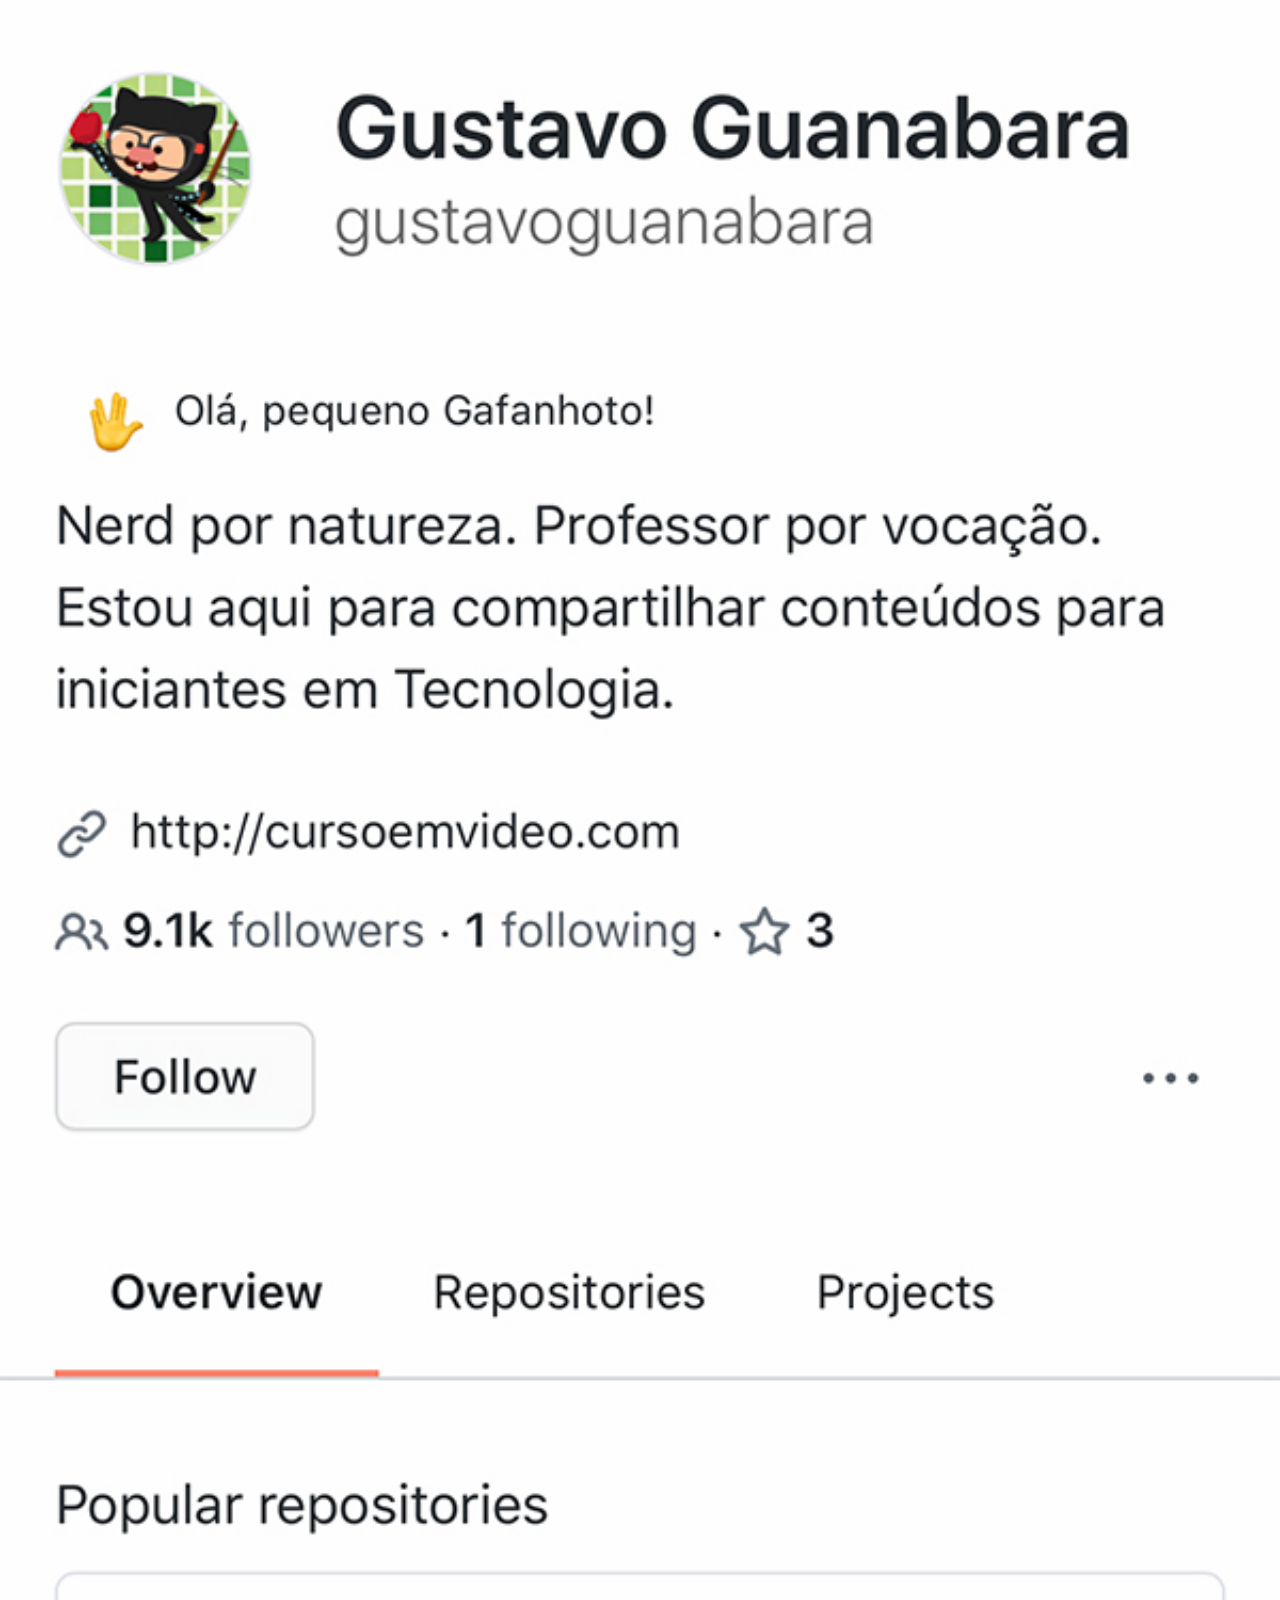
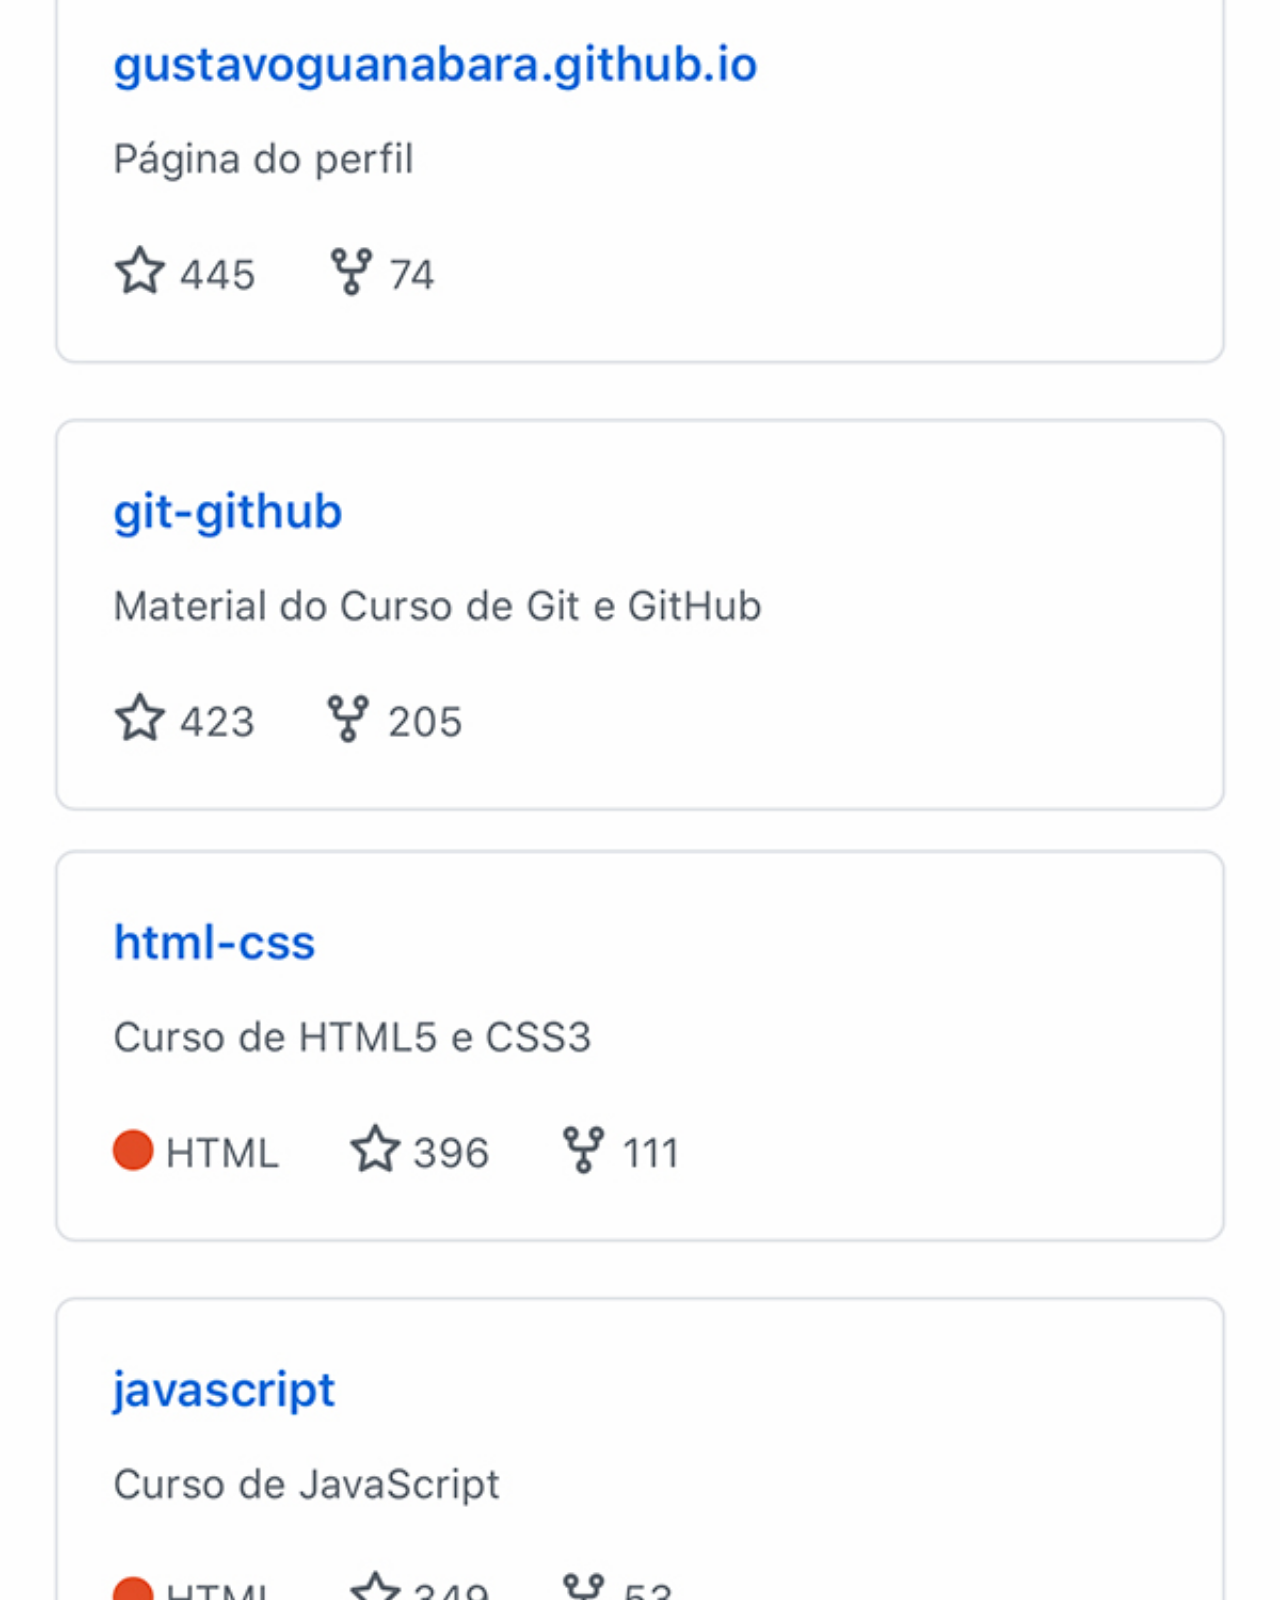
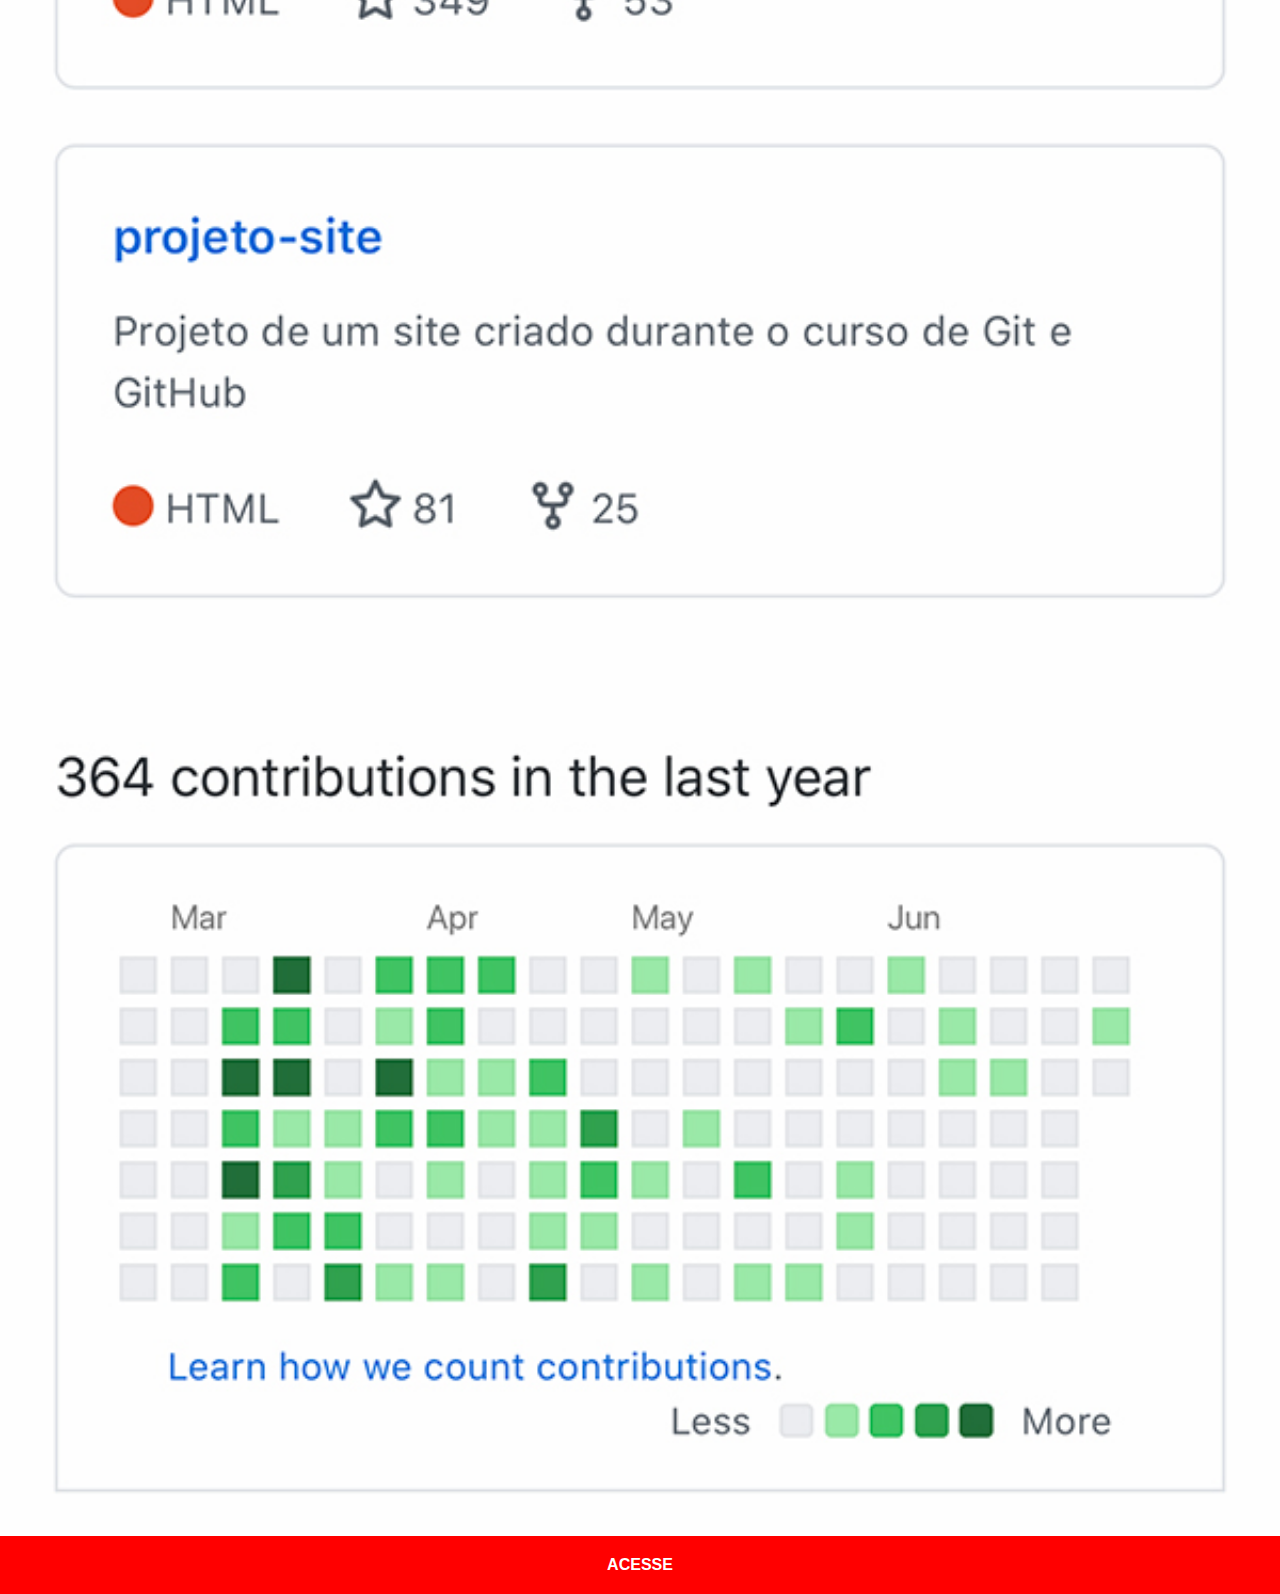
==== github.html @ 6b6bf506 "projeto pronto" ====
<!DOCTYPE html>
<html lang="pt-br">
<head>
    <meta charset="UTF-8">
    <meta http-equiv="X-UA-Compatible" content="IE=edge">
    <meta name="viewport" content="width=device-width, initial-scale=1.0">
    <title>Home</title>
</head>

<style>

    body {
        background-color: white;
    }
    * {
        margin: 0px;
        padding: 0px;
        font-family: Arial, Helvetica, sans-serif;
    }

    ::-webkit-scrollbar {
        width: 0px;
        height: 0px;
    }

   img {
    width: 100vw;
   }
    
   a {
    display: block;
    color: white;
    background-color: red;
    padding: 20px;
    text-align: center;
    font-weight: bolder;
    text-decoration: none;
   }

</style>

<body>
    <img src="imagens/tela-github.jpg" alt="GitHub">
    <a href="https://github.com/gustavoguanabara/ target="_blank">ACESSE</a>
</body>
</html>
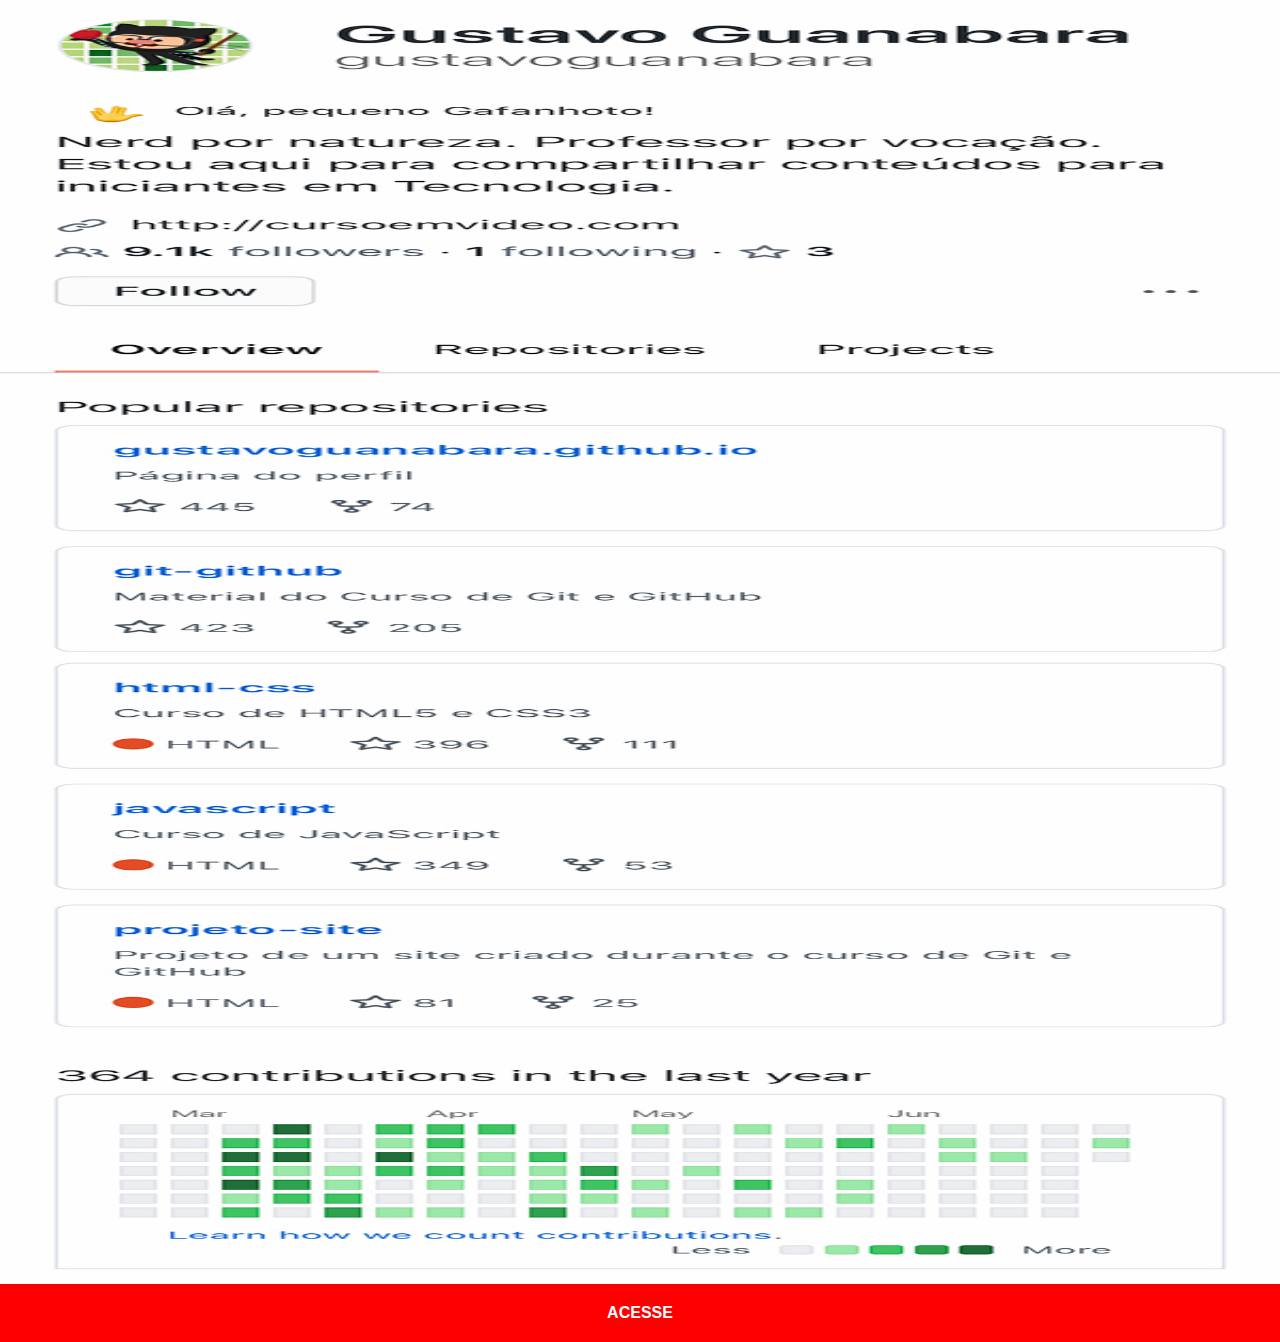
==== commit cd1c438a: "resolvendo 1 bug" ====
--- a/github.html
+++ b/github.html
@@ -25,6 +25,7 @@
 
    img {
     width: 100vw;
+    height: 100vw;
    }
     
    a {
